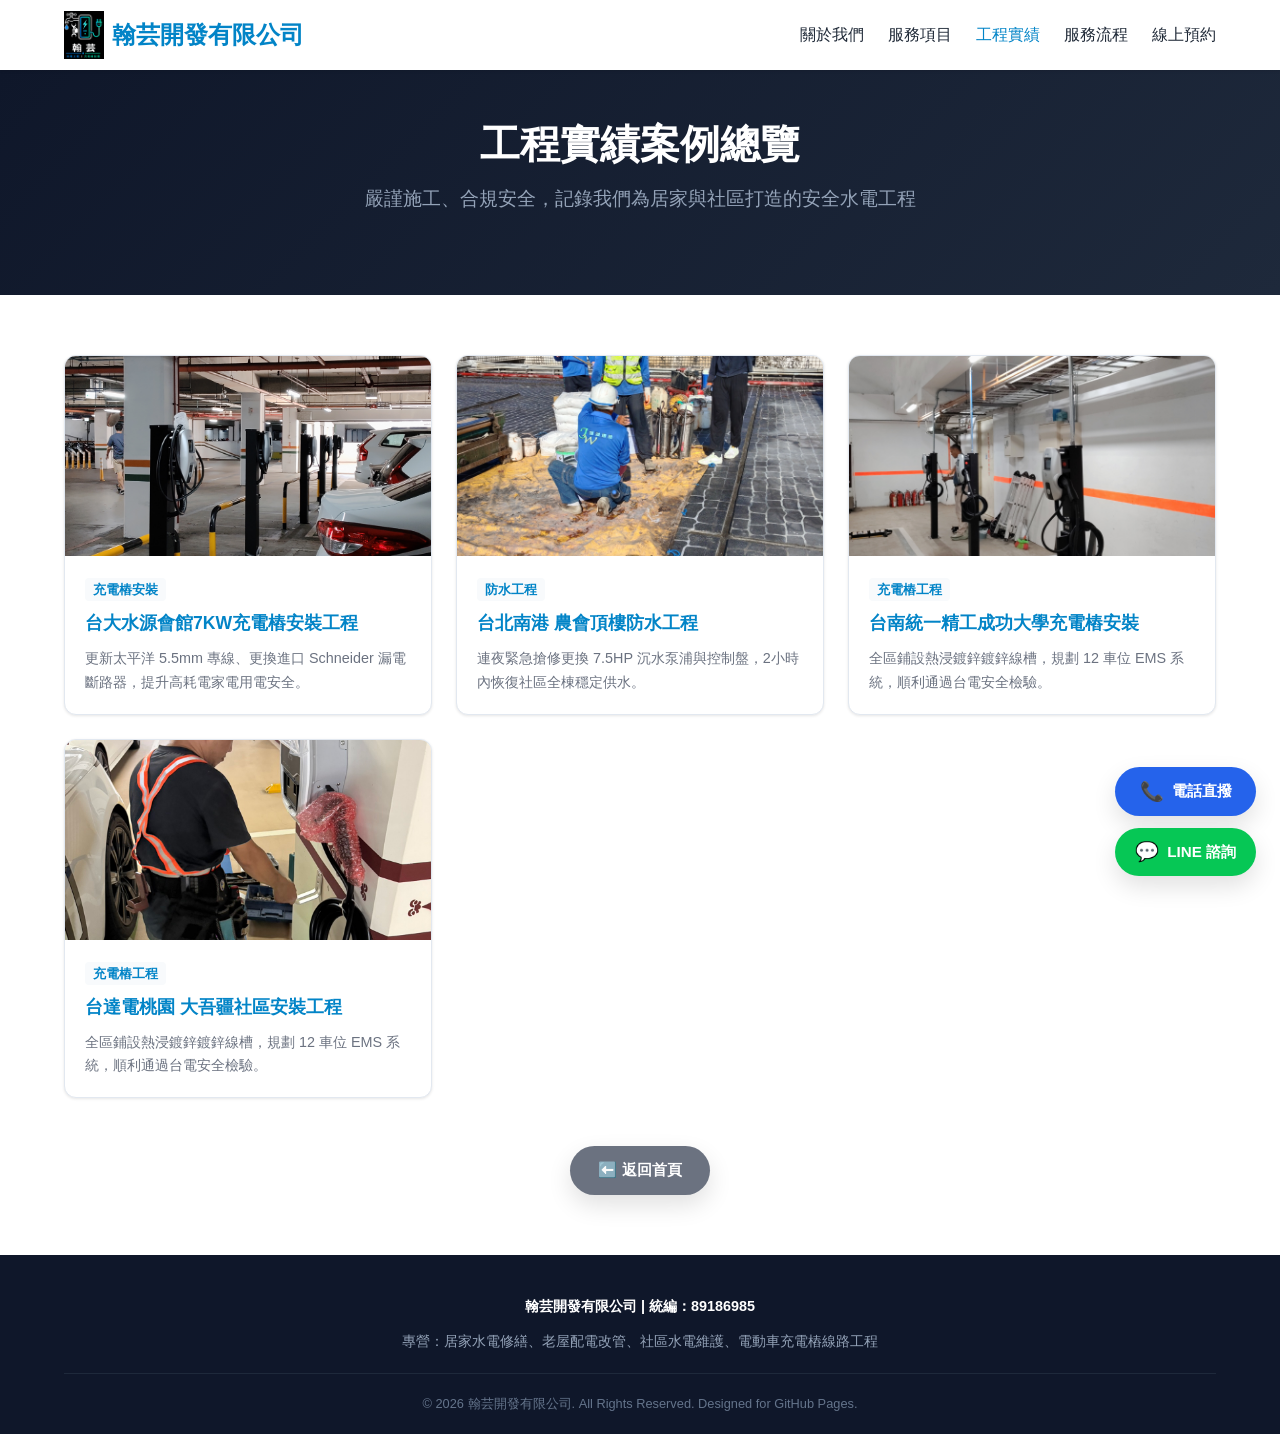
==== cases.html @ 4ae7410f "Add files via upload" ====
<!DOCTYPE html>
<html lang="zh-TW">
<head>
    <meta charset="UTF-8">
    <meta name="viewport" content="width=device-width, initial-scale=1.0">
    <title>工程實績案例總覽｜翰芸開發有限公司</title>
    <meta name="description" content="翰芸開發有限公司歷年工程實績總覽，包含居家老屋配電重整、社區大樓水電維護、電動車充電樁建置與商業空間水電工程案例。">
    <link rel="stylesheet" href="style.css">
</head>
<body>

    <!-- 頁首導覽列 -->
    <header class="site-header">
        <div class="container navbar">
            <a href="index.html" class="logo" style="display: flex; align-items: center; gap: 8px;">
                <img src="8888.png" alt="翰芸開發" width="40" height="40" />
                <span>翰芸開發有限公司</span>
            </a>
            <ul class="nav-links">
                <li><a href="index.html#about">關於我們</a></li>
                <li><a href="index.html#services">服務項目</a></li>
                <li><a href="cases.html" style="color: var(--primary-color);">工程實績</a></li>
                <li><a href="index.html#process">服務流程</a></li>
                <li><a href="index.html#contact">線上預約</a></li>
            </ul>
        </div>
    </header>

    <!-- 頁面 Banner 區塊 -->
    <section class="hero" style="padding: 50px 0;">
        <div class="container">
            <h1>工程實績案例總覽</h1>
            <p>嚴謹施工、合規安全，記錄我們為居家與社區打造的安全水電工程</p>
        </div>
    </section>

    <!-- 工程實績列表 -->
    <section class="section">
        <div class="container">
            <div class="grid-3">

                <!-- 案例 1 -->
                <div class="card" style="padding: 0; overflow: hidden;">
                    <img src="img_1_0002.jpg" loading="lazy" style="width: 100%; height: 200px; object-fit: cover;">
                    <div style="padding: 20px;">
                        <span style="font-size: 0.8rem; background: var(--bg-light); color: var(--primary-color); padding: 4px 8px; border-radius: 4px; font-weight: bold;">充電樁安裝</span>
                        <h3 class="card-title" style="margin-top: 8px; font-size: 1.1rem;">台大水源會館7KW充電樁安裝工程</h3>
                        <p style="color: var(--text-muted); font-size: 0.9rem;">更新太平洋 5.5mm 專線、更換進口 Schneider 漏電斷路器，提升高耗電家電用電安全。</p>
                    </div>
                </div>

                <!-- 案例 2 -->
                <div class="card" style="padding: 0; overflow: hidden;">
                    <img src="img_2_0001.jpg" alt="台北市南港區農會頂樓防水工程" loading="lazy" style="width: 100%; height: 200px; object-fit: cover;">
                    <div style="padding: 20px;">
                        <span style="font-size: 0.8rem; background: var(--bg-light); color: var(--primary-color); padding: 4px 8px; border-radius: 4px; font-weight: bold;">防水工程</span>
                        <h3 class="card-title" style="margin-top: 8px; font-size: 1.1rem;">台北南港 農會頂樓防水工程</h3>
                        <p style="color: var(--text-muted); font-size: 0.9rem;">連夜緊急搶修更換 7.5HP 沉水泵浦與控制盤，2小時內恢復社區全棟穩定供水。</p>
                    </div>
                </div>

                <!-- 案例 3 -->
                <div class="card" style="padding: 0; overflow: hidden;">
                    <img src="img_3_0001.jpg" alt="社區大樓電動車充電樁工程" loading="lazy" style="width: 100%; height: 200px; object-fit: cover;">
                    <div style="padding: 20px;">
                        <span style="font-size: 0.8rem; background: var(--bg-light); color: var(--primary-color); padding: 4px 8px; border-radius: 4px; font-weight: bold;">充電樁工程</span>
                        <h3 class="card-title" style="margin-top: 8px; font-size: 1.1rem;">台南統一精工成功大學充電樁安裝</h3>
                        <p style="color: var(--text-muted); font-size: 0.9rem;">全區鋪設熱浸鍍鋅鍍鋅線槽，規劃 12 車位 EMS 系統，順利通過台電安全檢驗。</p>
                    </div>
                </div>
                <!-- 案例 4 -->
                <div class="card" style="padding: 0; overflow: hidden;">
                    <img src="img_4_0002.jpg" alt="台達電桃園 大吾疆社區安裝實績" loading="lazy" style="width: 100%; height: 200px; object-fit: cover;">
                    <div style="padding: 20px;">
                        <span style="font-size: 0.8rem; background: var(--bg-light); color: var(--primary-color); padding: 4px 8px; border-radius: 4px; font-weight: bold;">充電樁工程</span>
                        <h3 class="card-title" style="margin-top: 8px; font-size: 1.1rem;">台達電桃園 大吾疆社區安裝工程</h3>
                        <p style="color: var(--text-muted); font-size: 0.9rem;">全區鋪設熱浸鍍鋅鍍鋅線槽，規劃 12 車位 EMS 系統，順利通過台電安全檢驗。</p>
                    </div>
                </div>

                <!-- 💡 未來有新案例時，複製下方區塊即可新增 💡 -->
                <!-- 
                <div class="card" style="padding: 0; overflow: hidden;">
                    <img src="圖片網址" alt="案例名稱" loading="lazy" style="width: 100%; height: 200px; object-fit: cover;">
                    <div style="padding: 20px;">
                        <span style="font-size: 0.8rem; background: var(--bg-light); color: var(--primary-color); padding: 4px 8px; border-radius: 4px; font-weight: bold;">案例類別</span>
                        <h3 class="card-title" style="margin-top: 8px; font-size: 1.1rem;">案例標題</h3>
                        <p style="color: var(--text-muted); font-size: 0.9rem;">案例簡介說明文字...</p>
                    </div>
                </div>
                -->

            </div>

            <!-- 返回首頁按鈕 -->
            <div style="text-align: center; margin-top: 48px;">
                <a href="index.html" class="float-btn" style="display: inline-flex; width: auto; padding: 12px 28px; background-color: var(--text-muted);">⬅️ 返回首頁</a>
            </div>
        </div>
    </section>

    <!-- 頁尾 Section -->
    <footer style="background-color: #0f172a; color: #94a3b8; padding: 40px 0 20px 0; text-align: center; font-size: 0.9rem;">
        <div class="container">
            <p style="margin-bottom: 12px; font-weight: bold; color: white;">翰芸開發有限公司 | 統編：89186985</p>
            <p style="margin-bottom: 20px;">專營：居家水電修繕、老屋配電改管、社區水電維護、電動車充電樁線路工程</p>
            <p style="font-size: 0.8rem; border-top: 1px solid #1e293b; padding-top: 20px; color: #64748b;">
                © 2026 翰芸開發有限公司. All Rights Reserved. Designed for GitHub Pages.
            </p>
        </div>
    </footer>

    <!-- 常駐右下角 LINE & 電話雙按鈕 -->
    <div class="sticky-contact-group">
        <a href="tel:0926090945" class="float-btn phone">
            <span class="icon">📞</span>
            <span class="btn-text">電話直撥</span>
        </a>
        <a href="https://line.me/ti/p/2HcEAuD7VN" target="_blank" rel="noopener noreferrer" class="float-btn line">
            <span class="icon">💬</span>
            <span class="btn-text">LINE 諮詢</span>
        </a>
    </div>

</body>
</html>
---- style.css ----
/* ==========================================================================
   1. 全局變數與基礎重置 (Variables & Reset)
   ========================================================================== */
:root {
  --primary-color: #0284c7;    /* 專業水電藍 */
  --primary-dark: #0369a1;     /* 暗藍（懸停） */
  --accent-color: #f59e0b;     /* 強調金黃（警示/重點） */
  --line-green: #06c755;       /* LINE 官方標準綠 */
  --phone-blue: #2563eb;       /* 電話直撥藍 */
  --text-dark: #1f2937;        /* 主要文字（深灰黑） */
  --text-muted: #6b7280;       /* 次要文字（中灰） */
  --bg-light: #f8fafc;         /* 區域背景淺灰 */
  --bg-white: #ffffff;
  --border-color: #e2e8f0;
  
  --container-width: 1200px;
  --radius-sm: 6px;
  --radius-lg: 12px;
  --shadow-sm: 0 1px 3px rgba(0,0,0,0.1);
  --shadow-lg: 0 10px 25px rgba(0,0,0,0.12);
}

*, *::before, *::after {
  box-sizing: border-box;
  margin: 0;
  padding: 0;
}

html {
  scroll-behavior: smooth;
  font-size: 16px;
}

body {
  font-family: -apple-system, BlinkMacSystemFont, "Segoe UI", Roboto, "Helvetica Neue", Arial, "Microsoft JhengHei", sans-serif;
  color: var(--text-dark);
  background-color: var(--bg-white);
  line-height: 1.6;
}

img {
  max-width: 100%;
  height: auto;
  display: block;
}

a {
  color: inherit;
  text-decoration: none;
}

/* ==========================================================================
   2. 通用版面排版 (Layout & Utilities)
   ========================================================================== */
.container {
  width: 90%;
  max-width: var(--container-width);
  margin: 0 auto;
}

.section {
  padding: 60px 0;
}

.section-alt {
  background-color: var(--bg-light);
}

.section-title {
  text-align: center;
  font-size: 2rem;
  margin-bottom: 12px;
  color: var(--text-dark);
}

.section-subtitle {
  text-align: center;
  color: var(--text-muted);
  margin-bottom: 40px;
}

/* ==========================================================================
   3. 頁首與導覽列 (Header & Navigation)
   ========================================================================== */
.site-header {
  position: sticky;
  top: 0;
  background-color: var(--bg-white);
  box-shadow: var(--shadow-sm);
  z-index: 100;
}

.navbar {
  display: flex;
  justify-content: space-between;
  align-items: center;
  height: 70px;
}

.logo {
  font-size: 1.5rem;
  font-weight: 700;
  color: var(--primary-color);
}

.nav-links {
  display: flex;
  gap: 24px;
  list-style: none;
}

.nav-links a {
  font-weight: 500;
  transition: color 0.2s ease;
}

.nav-links a:hover {
  color: var(--primary-color);
}

/* ==========================================================================
   4. 主視覺英雄區 (Hero Section)
   ========================================================================== */
.hero {
  background: linear-gradient(135deg, #0f172a 0%, #1e293b 100%);
  color: var(--bg-white);
  padding: 80px 0;
  text-align: center;
}

.hero h1 {
  font-size: 2.5rem;
  margin-bottom: 16px;
  line-height: 1.2;
}

.hero p {
  font-size: 1.2rem;
  color: #94a3b8;
  max-width: 600px;
  margin: 0 auto 30px auto;
}

/* ==========================================================================
   5. 卡片網格（服務項目 / 工程實績） (Cards & Grid)
   ========================================================================== */
.grid-3 {
  display: grid;
  grid-template-columns: repeat(auto-fit, minmax(280px, 1fr));
  gap: 24px;
}

.card {
  background: var(--bg-white);
  border: 1px solid var(--border-color);
  border-radius: var(--radius-lg);
  padding: 24px;
  box-shadow: var(--shadow-sm);
  transition: transform 0.2s ease, box-shadow 0.2s ease;
}

.card:hover {
  transform: translateY(-4px);
  box-shadow: var(--shadow-lg);
}

.card-title {
  font-size: 1.25rem;
  margin-bottom: 10px;
  color: var(--primary-color);
}


/* ==========================================================================
   7. 常駐右下角 LINE & 電話浮動按鈕 (Floating Action Buttons)
   ========================================================================== */
.sticky-contact-group {
  position: fixed;
  bottom: 24px;
  right: 24px;
  display: flex;
  flex-direction: column;
  gap: 12px;
  z-index: 999;
}

.float-btn {
  display: flex;
  align-items: center;
  justify-content: center;
  gap: 8px;
  padding: 12px 20px;
  border-radius: 50px;
  color: var(--bg-white);
  font-weight: bold;
  font-size: 0.95rem;
  box-shadow: var(--shadow-lg);
  transition: transform 0.2s ease, filter 0.2s ease;
}

.float-btn:hover {
  transform: scale(1.05);
  filter: brightness(1.1);
}

.float-btn.phone {
  background-color: var(--phone-blue);
}

.float-btn.line {
  background-color: var(--line-green);
}

.float-btn .icon {
  font-size: 1.2rem;
  line-height: 1;
}

/* ==========================================================================
   8. 響應式媒體查詢 (Mobile Responsive RWD)
   ========================================================================== */
@media (max-width: 768px) {
  .section {
    padding: 40px 0;
  }

  .hero h1 {
    font-size: 1.8rem;
  }

  .nav-links {
    gap: 12px;
    font-size: 0.9rem;
  }

  /* 手機端底部按鈕切換為橫向滿版釘選，方便大拇指點擊 */
  .sticky-contact-group {
    bottom: 0;
    right: 0;
    left: 0;
    flex-direction: row;
    gap: 0;
    padding: 8px 12px;
    background-color: rgba(255, 255, 255, 0.95);
    backdrop-filter: blur(5px);
    border-top: 1px solid var(--border-color);
    box-shadow: 0 -2px 10px rgba(0,0,0,0.08);
  }

  .float-btn {
    flex: 1;
    border-radius: var(--radius-sm);
    padding: 10px 0;
    font-size: 0.9rem;
    box-shadow: none;
  }
}

/* ==========================================================================
   新增：工程實績與按鈕通用組件（方便未來擴充 cases.html）
   ========================================================================== */

/* 1. 補上主視覺的按鈕樣式 */
.btn-submit {
  background-color: var(--primary-color);
  color: var(--bg-white);
  border-radius: var(--radius-sm);
  font-weight: bold;
  padding: 12px 28px;
  display: inline-block;
  transition: background-color 0.2s ease, transform 0.2s ease;
}
.btn-submit:hover {
  background-color: var(--primary-dark);
  transform: translateY(-2px);
}

/* 2. 工程實績卡片縮圖 */
.card-img {
  width: 100%;
  height: 200px;
  object-fit: cover;
}

/* 3. 卡片小標籤（如：老屋改裝、社區工程） */
.card-tag {
  font-size: 0.8rem;
  background-color: var(--bg-light);
  color: var(--primary-color);
  padding: 4px 8px;
  border-radius: 4px;
  font-weight: bold;
  display: inline-block;
}

/* 4. 返回/查看更多一般按鈕 */
.btn-secondary {
  display: inline-flex;
  align-items: center;
  justify-content: center;
  padding: 12px 28px;
  background-color: var(--primary-color);
  color: var(--bg-white);
  border-radius: 50px;
  font-weight: bold;
  text-decoration: none;
  transition: transform 0.2s ease, background-color 0.2s ease;
}
.btn-secondary:hover {
  background-color: var(--primary-dark);
  transform: translateY(-2px);
}

.btn-gray {
  background-color: var(--text-muted);
}
.btn-gray:hover {
  background-color: var(--text-dark);
}
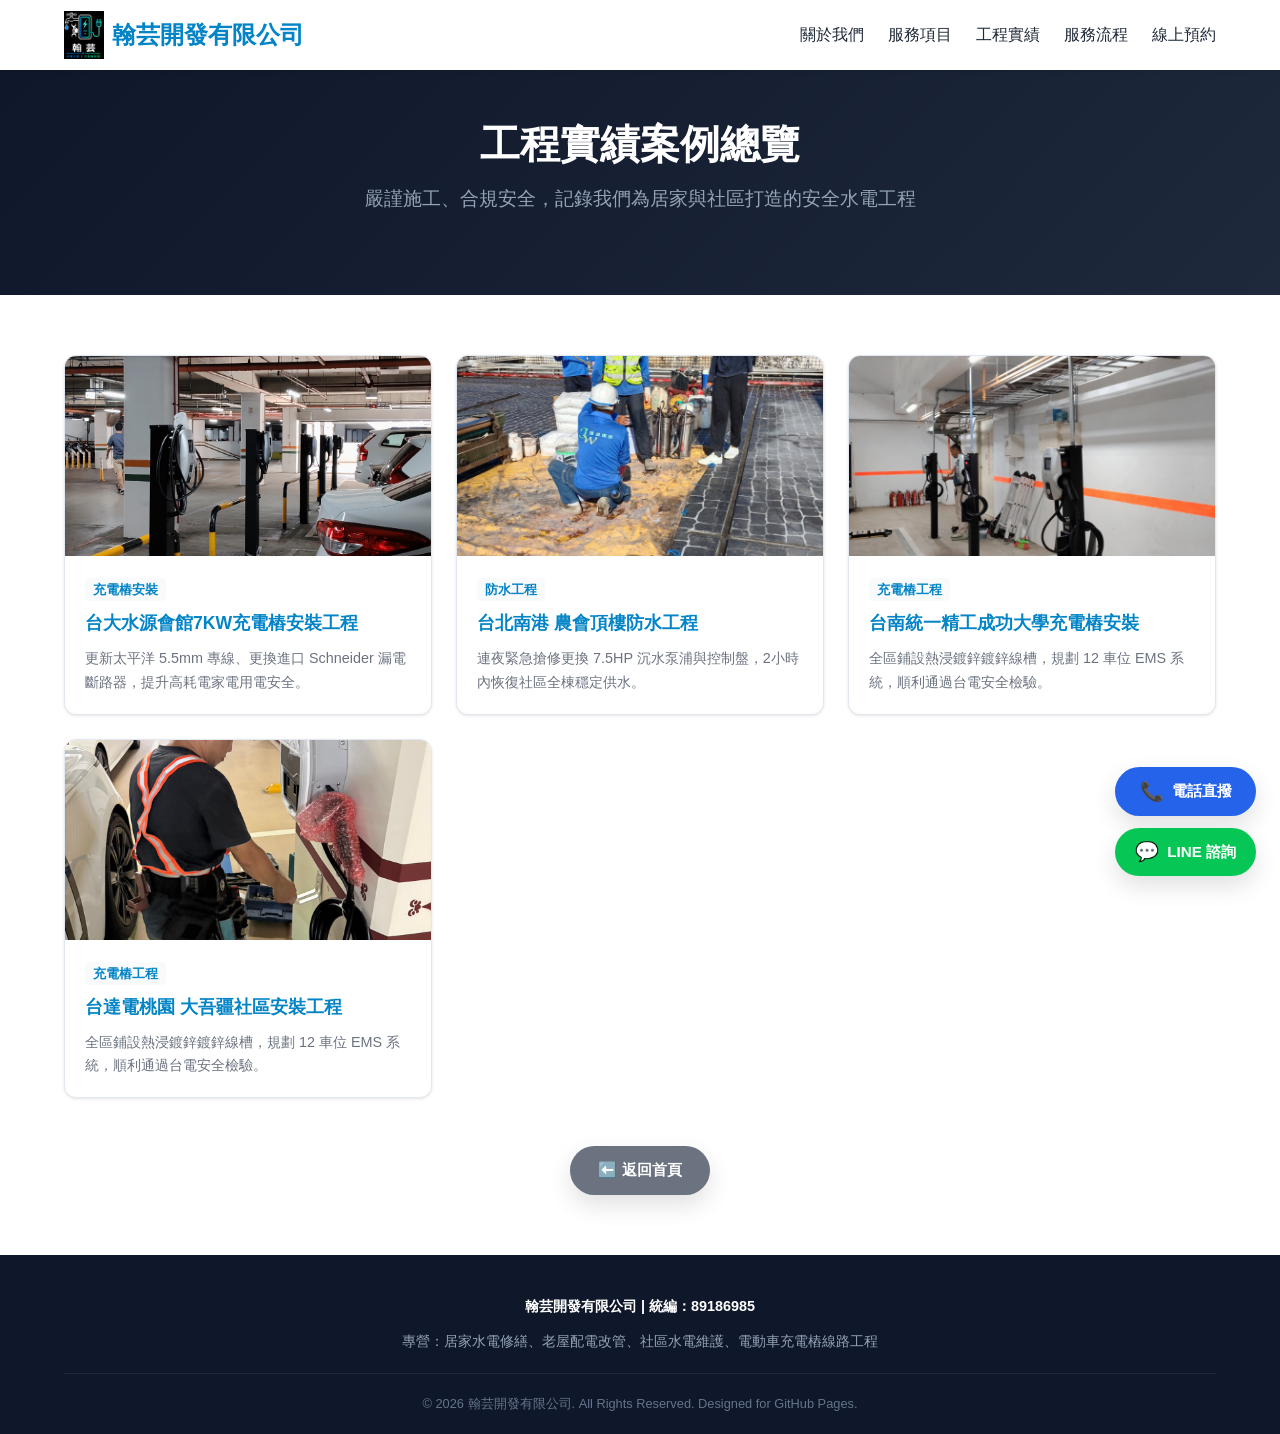
==== commit c92b8f72: "Add files via upload" ====
--- a/cases.html
+++ b/cases.html
@@ -12,16 +12,25 @@
     <!-- 頁首導覽列 -->
     <header class="site-header">
         <div class="container navbar">
-            <a href="index.html" class="logo" style="display: flex; align-items: center; gap: 8px;">
+            <a href="#" class="logo" style="display: flex; align-items: center; gap: 8px;">
                 <img src="8888.png" alt="翰芸開發" width="40" height="40" />
                 <span>翰芸開發有限公司</span>
             </a>
-            <ul class="nav-links">
-                <li><a href="index.html#about">關於我們</a></li>
-                <li><a href="index.html#services">服務項目</a></li>
-                <li><a href="cases.html" style="color: var(--primary-color);">工程實績</a></li>
-                <li><a href="index.html#process">服務流程</a></li>
-                <li><a href="index.html#contact">線上預約</a></li>
+            
+            <!-- 新增：手機版漢堡按鈕 -->
+            <div class="menu-toggle" id="mobile-menu">
+                <span class="bar"></span>
+                <span class="bar"></span>
+                <span class="bar"></span>
+            </div>
+
+            <!-- 加入 id="nav-links" 以便 JS 控制 -->
+            <ul class="nav-links" id="nav-links">
+                <li><a href="index.html">關於我們</a></li>
+                <li><a href="index.html">服務項目</a></li>
+                <li><a href="index.html">工程實績</a></li>
+                <li><a href="index.html">服務流程</a></li>
+                <li><a href="index.html">線上預約</a></li>
             </ul>
         </div>
     </header>
@@ -121,6 +130,22 @@
             <span class="btn-text">LINE 諮詢</span>
         </a>
     </div>
+    <script>
+        document.addEventListener('DOMContentLoaded', function() {
+            const mobileMenu = document.getElementById('mobile-menu');
+            const navLinks = document.getElementById('nav-links');
 
+            mobileMenu.addEventListener('click', function() {
+                navLinks.classList.toggle('active');
+            });
+
+            const links = navLinks.querySelectorAll('a');
+            links.forEach(link => {
+                link.addEventListener('click', () => {
+                    navLinks.classList.remove('active');
+                });
+            });
+        });
+    </script>
 </body>
 </html>
--- a/style.css
+++ b/style.css
@@ -118,6 +118,21 @@
   color: var(--primary-color);
 }
 
+.menu-toggle {
+  display: none;
+  flex-direction: column;
+  cursor: pointer;
+  gap: 5px;
+  z-index: 101; /* 確保按鈕在選單上方 */
+}
+
+.menu-toggle .bar {
+  width: 25px;
+  height: 3px;
+  background-color: var(--primary-color);
+  border-radius: 3px;
+  transition: all 0.3s ease;
+}
 /* ==========================================================================
    4. 主視覺英雄區 (Hero Section)
    ========================================================================== */
@@ -228,10 +243,47 @@
     font-size: 1.8rem;
   }
 
+  /* --- 新增/修改的手機版導覽列與選單樣式 --- */
+  .menu-toggle {
+    display: flex; /* 手機版顯示漢堡按鈕 */
+  }
+
   .nav-links {
-    gap: 12px;
-    font-size: 0.9rem;
-  }
+    position: absolute;
+    top: 70px; /* 貼齊 header 底部 */
+    left: 0;
+    width: 100%;
+    background-color: var(--bg-white);
+    flex-direction: column;
+    gap: 0;
+    box-shadow: 0 4px 6px rgba(0,0,0,0.1);
+    
+    /* 預設隱藏並向上平移，展開時才滑出 */
+    transform: translateY(-150%);
+    opacity: 0;
+    transition: transform 0.3s ease, opacity 0.3s ease;
+    z-index: -1; 
+  }
+
+  /* JS 加入 active 類別時顯示選單 */
+  .nav-links.active {
+    transform: translateY(0);
+    opacity: 1;
+    z-index: 99;
+  }
+
+  .nav-links li {
+    width: 100%;
+    text-align: center;
+  }
+
+  .nav-links a {
+    display: block;
+    padding: 16px 0;
+    border-top: 1px solid var(--border-color); /* 選單分隔線 */
+    font-size: 1.1rem;
+  }
+  /* --- 結束修改 --- */
 
   /* 手機端底部按鈕切換為橫向滿版釘選，方便大拇指點擊 */
   .sticky-contact-group {
